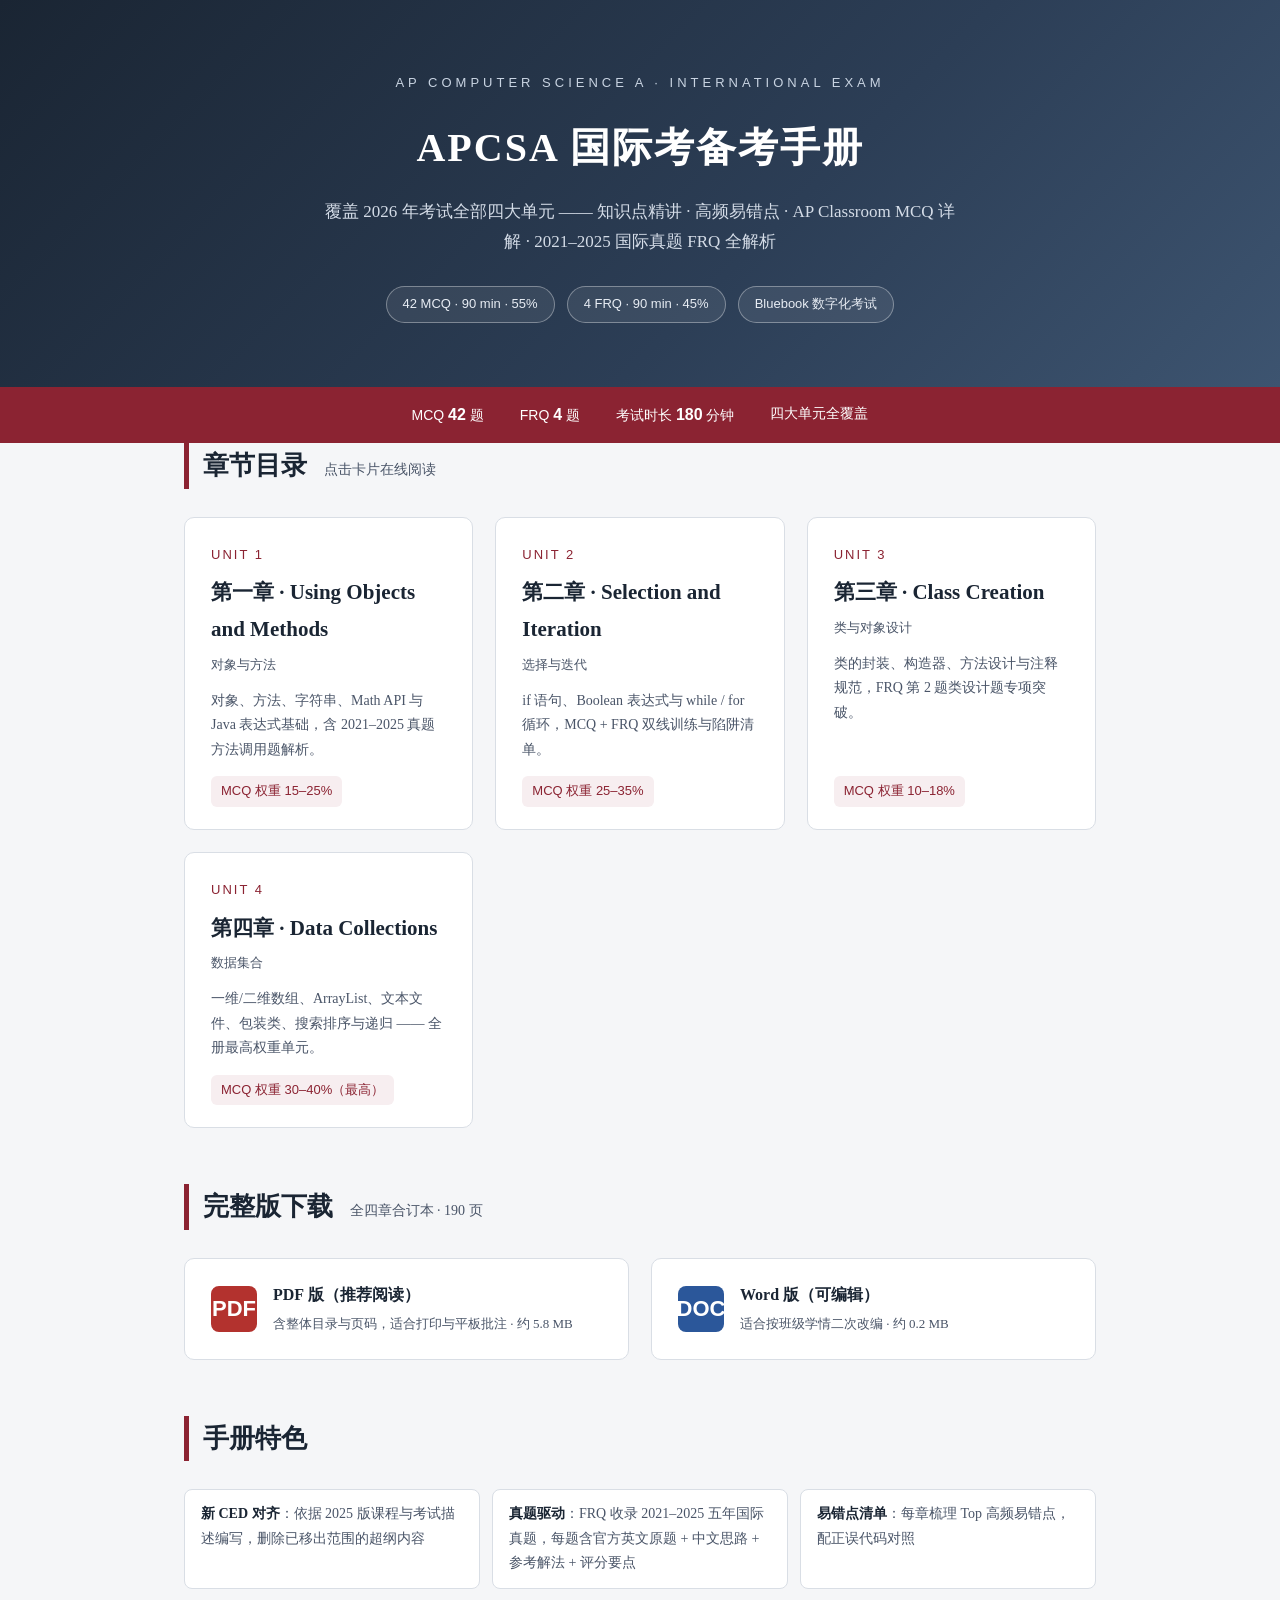
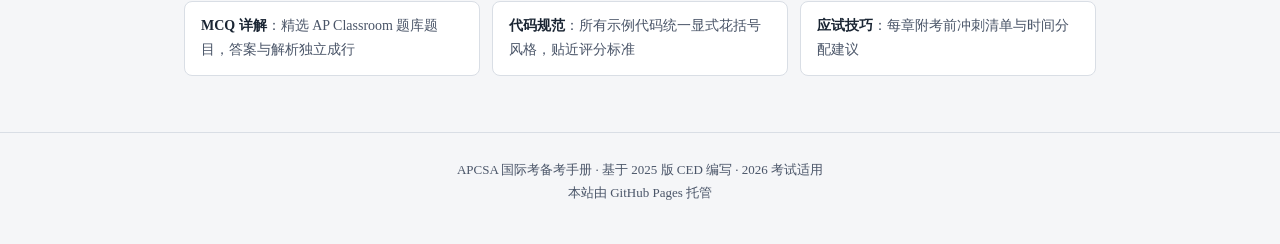
==== index.html @ 67f9cc80 "APCSA 国际考备考手册 v1.0：四章网页版 + 合订本 PDF/DOCX 下载" ====
<!DOCTYPE html>
<html lang="zh-CN">
<head>
<meta charset="UTF-8">
<meta name="viewport" content="width=device-width, initial-scale=1.0">
<title>APCSA 国际考备考手册</title>
<meta name="description" content="AP Computer Science A 国际考备考手册：覆盖 2026 考试全部四大单元，含知识点精讲、真题 MCQ/FRQ 详解与应试技巧。">
<style>
:root {
  --ink: #1a2533;
  --ink-soft: #4a5568;
  --accent: #8b2332;
  --accent-soft: #f7eef0;
  --line: #d9dee5;
  --bg: #f5f6f8;
  --card: #ffffff;
}
* { margin: 0; padding: 0; box-sizing: border-box; }
body {
  font-family: "Source Han Serif SC", "Noto Serif SC", "Songti SC", SimSun, Georgia, serif;
  background: var(--bg);
  color: var(--ink);
  line-height: 1.75;
}
.container { max-width: 960px; margin: 0 auto; padding: 0 24px; }

/* ---------- Hero ---------- */
.hero {
  background: linear-gradient(135deg, #1a2533 0%, #2c3e56 60%, #3d5470 100%);
  color: #fff;
  padding: 72px 0 64px;
  text-align: center;
}
.hero .kicker {
  font-family: "Helvetica Neue", Arial, sans-serif;
  font-size: 13px;
  letter-spacing: 4px;
  text-transform: uppercase;
  color: #c9d4e2;
  margin-bottom: 18px;
}
.hero h1 {
  font-size: 40px;
  font-weight: 700;
  letter-spacing: 2px;
  margin-bottom: 14px;
}
.hero .sub {
  font-size: 17px;
  color: #d4dce7;
  max-width: 640px;
  margin: 0 auto 30px;
}
.hero .badges {
  display: flex;
  gap: 12px;
  justify-content: center;
  flex-wrap: wrap;
}
.badge {
  font-family: "Helvetica Neue", Arial, sans-serif;
  font-size: 13px;
  padding: 6px 16px;
  border: 1px solid rgba(255,255,255,.35);
  border-radius: 999px;
  color: #e8edf4;
  background: rgba(255,255,255,.08);
}

/* ---------- Exam info strip ---------- */
.strip {
  background: var(--accent);
  color: #fff;
  padding: 14px 0;
  font-family: "Helvetica Neue", Arial, sans-serif;
  font-size: 14px;
}
.strip .container {
  display: flex;
  justify-content: center;
  gap: 36px;
  flex-wrap: wrap;
}
.strip b { font-size: 16px; }

/* ---------- Sections ---------- */
main { padding: 56px 0 24px; }
.section-title {
  font-size: 26px;
  font-weight: 700;
  border-left: 5px solid var(--accent);
  padding-left: 14px;
  margin-bottom: 28px;
}
.section-title small {
  font-size: 14px;
  color: var(--ink-soft);
  font-weight: 400;
  margin-left: 10px;
}

/* ---------- Chapter cards ---------- */
.grid {
  display: grid;
  grid-template-columns: repeat(auto-fit, minmax(280px, 1fr));
  gap: 22px;
}
.card {
  background: var(--card);
  border: 1px solid var(--line);
  border-radius: 10px;
  padding: 26px 26px 22px;
  text-decoration: none;
  color: var(--ink);
  display: flex;
  flex-direction: column;
  transition: transform .15s ease, box-shadow .15s ease;
}
.card:hover {
  transform: translateY(-4px);
  box-shadow: 0 10px 28px rgba(26,37,51,.12);
  border-color: var(--accent);
}
.card .no {
  font-family: "Helvetica Neue", Arial, sans-serif;
  font-size: 13px;
  letter-spacing: 2px;
  color: var(--accent);
  margin-bottom: 8px;
}
.card h2 { font-size: 21px; margin-bottom: 6px; }
.card .en {
  font-family: "Helvetica Neue", Arial, sans-serif;
  font-size: 13px;
  color: var(--ink-soft);
  margin-bottom: 12px;
}
.card p { font-size: 14px; color: var(--ink-soft); flex: 1; }
.card .weight {
  margin-top: 14px;
  font-family: "Helvetica Neue", Arial, sans-serif;
  font-size: 13px;
  color: var(--accent);
  background: var(--accent-soft);
  border-radius: 6px;
  padding: 4px 10px;
  align-self: flex-start;
}

/* ---------- Downloads ---------- */
.dl-row {
  display: flex;
  gap: 22px;
  flex-wrap: wrap;
  margin-bottom: 10px;
}
.dl {
  flex: 1;
  min-width: 260px;
  background: var(--card);
  border: 1px solid var(--line);
  border-radius: 10px;
  padding: 22px 26px;
  display: flex;
  align-items: center;
  gap: 16px;
  text-decoration: none;
  color: var(--ink);
  transition: border-color .15s ease, box-shadow .15s ease;
}
.dl:hover { border-color: var(--accent); box-shadow: 0 6px 18px rgba(26,37,51,.10); }
.dl .icon {
  width: 46px; height: 46px;
  border-radius: 8px;
  display: flex; align-items: center; justify-content: center;
  font-size: 22px;
  font-family: "Helvetica Neue", Arial, sans-serif;
  font-weight: 700;
  color: #fff;
}
.dl.pdf .icon { background: #b3322e; }
.dl.docx .icon { background: #2b579a; }
.dl b { display: block; font-size: 16px; }
.dl span { font-size: 13px; color: var(--ink-soft); }

/* ---------- Features ---------- */
.features {
  list-style: none;
  margin-top: 26px;
  display: grid;
  grid-template-columns: repeat(auto-fit, minmax(260px, 1fr));
  gap: 12px;
}
.features li {
  background: var(--card);
  border: 1px solid var(--line);
  border-radius: 8px;
  padding: 12px 16px;
  font-size: 14px;
  color: var(--ink-soft);
}
.features li b { color: var(--ink); }

/* ---------- Footer ---------- */
footer {
  border-top: 1px solid var(--line);
  margin-top: 56px;
  padding: 26px 0 40px;
  text-align: center;
  font-size: 13px;
  color: var(--ink-soft);
}
@media (max-width: 600px) {
  .hero h1 { font-size: 28px; }
  .strip .container { gap: 14px; }
}
</style>
</head>
<body>

<header class="hero">
  <div class="container">
    <div class="kicker">AP Computer Science A · International Exam</div>
    <h1>APCSA 国际考备考手册</h1>
    <p class="sub">覆盖 2026 年考试全部四大单元 —— 知识点精讲 · 高频易错点 · AP Classroom MCQ 详解 · 2021–2025 国际真题 FRQ 全解析</p>
    <div class="badges">
      <span class="badge">42 MCQ · 90 min · 55%</span>
      <span class="badge">4 FRQ · 90 min · 45%</span>
      <span class="badge">Bluebook 数字化考试</span>
    </div>
  </div>
</header>

<div class="strip">
  <div class="container">
    <span>MCQ <b>42</b> 题</span>
    <span>FRQ <b>4</b> 题</span>
    <span>考试时长 <b>180</b> 分钟</span>
    <span>四大单元全覆盖</span>
  </div>
</div>

<main class="container">

  <h2 class="section-title">章节目录 <small>点击卡片在线阅读</small></h2>
  <div class="grid">
    <a class="card" href="unit1.html">
      <div class="no">UNIT 1</div>
      <h2>第一章 · Using Objects and Methods</h2>
      <div class="en">对象与方法</div>
      <p>对象、方法、字符串、Math API 与 Java 表达式基础，含 2021–2025 真题方法调用题解析。</p>
      <div class="weight">MCQ 权重 15–25%</div>
    </a>
    <a class="card" href="unit2.html">
      <div class="no">UNIT 2</div>
      <h2>第二章 · Selection and Iteration</h2>
      <div class="en">选择与迭代</div>
      <p>if 语句、Boolean 表达式与 while / for 循环，MCQ + FRQ 双线训练与陷阱清单。</p>
      <div class="weight">MCQ 权重 25–35%</div>
    </a>
    <a class="card" href="unit3.html">
      <div class="no">UNIT 3</div>
      <h2>第三章 · Class Creation</h2>
      <div class="en">类与对象设计</div>
      <p>类的封装、构造器、方法设计与注释规范，FRQ 第 2 题类设计题专项突破。</p>
      <div class="weight">MCQ 权重 10–18%</div>
    </a>
    <a class="card" href="unit4.html">
      <div class="no">UNIT 4</div>
      <h2>第四章 · Data Collections</h2>
      <div class="en">数据集合</div>
      <p>一维/二维数组、ArrayList、文本文件、包装类、搜索排序与递归 —— 全册最高权重单元。</p>
      <div class="weight">MCQ 权重 30–40%（最高）</div>
    </a>
  </div>

  <h2 class="section-title" style="margin-top:56px;">完整版下载 <small>全四章合订本 · 190 页</small></h2>
  <div class="dl-row">
    <a class="dl pdf" href="downloads/APCSA-Handbook.pdf" download>
      <div class="icon">PDF</div>
      <div><b>PDF 版（推荐阅读）</b><span>含整体目录与页码，适合打印与平板批注 · 约 5.8 MB</span></div>
    </a>
    <a class="dl docx" href="downloads/APCSA-Handbook.docx" download>
      <div class="icon">DOC</div>
      <div><b>Word 版（可编辑）</b><span>适合按班级学情二次改编 · 约 0.2 MB</span></div>
    </a>
  </div>

  <h2 class="section-title" style="margin-top:56px;">手册特色</h2>
  <ul class="features">
    <li><b>新 CED 对齐</b>：依据 2025 版课程与考试描述编写，删除已移出范围的超纲内容</li>
    <li><b>真题驱动</b>：FRQ 收录 2021–2025 五年国际真题，每题含官方英文原题 + 中文思路 + 参考解法 + 评分要点</li>
    <li><b>易错点清单</b>：每章梳理 Top 高频易错点，配正误代码对照</li>
    <li><b>MCQ 详解</b>：精选 AP Classroom 题库题目，答案与解析独立成行</li>
    <li><b>代码规范</b>：所有示例代码统一显式花括号风格，贴近评分标准</li>
    <li><b>应试技巧</b>：每章附考前冲刺清单与时间分配建议</li>
  </ul>

</main>

<footer>
  <div class="container">
    APCSA 国际考备考手册 · 基于 2025 版 CED 编写 · 2026 考试适用<br>
    本站由 GitHub Pages 托管
  </div>
</footer>

</body>
</html>
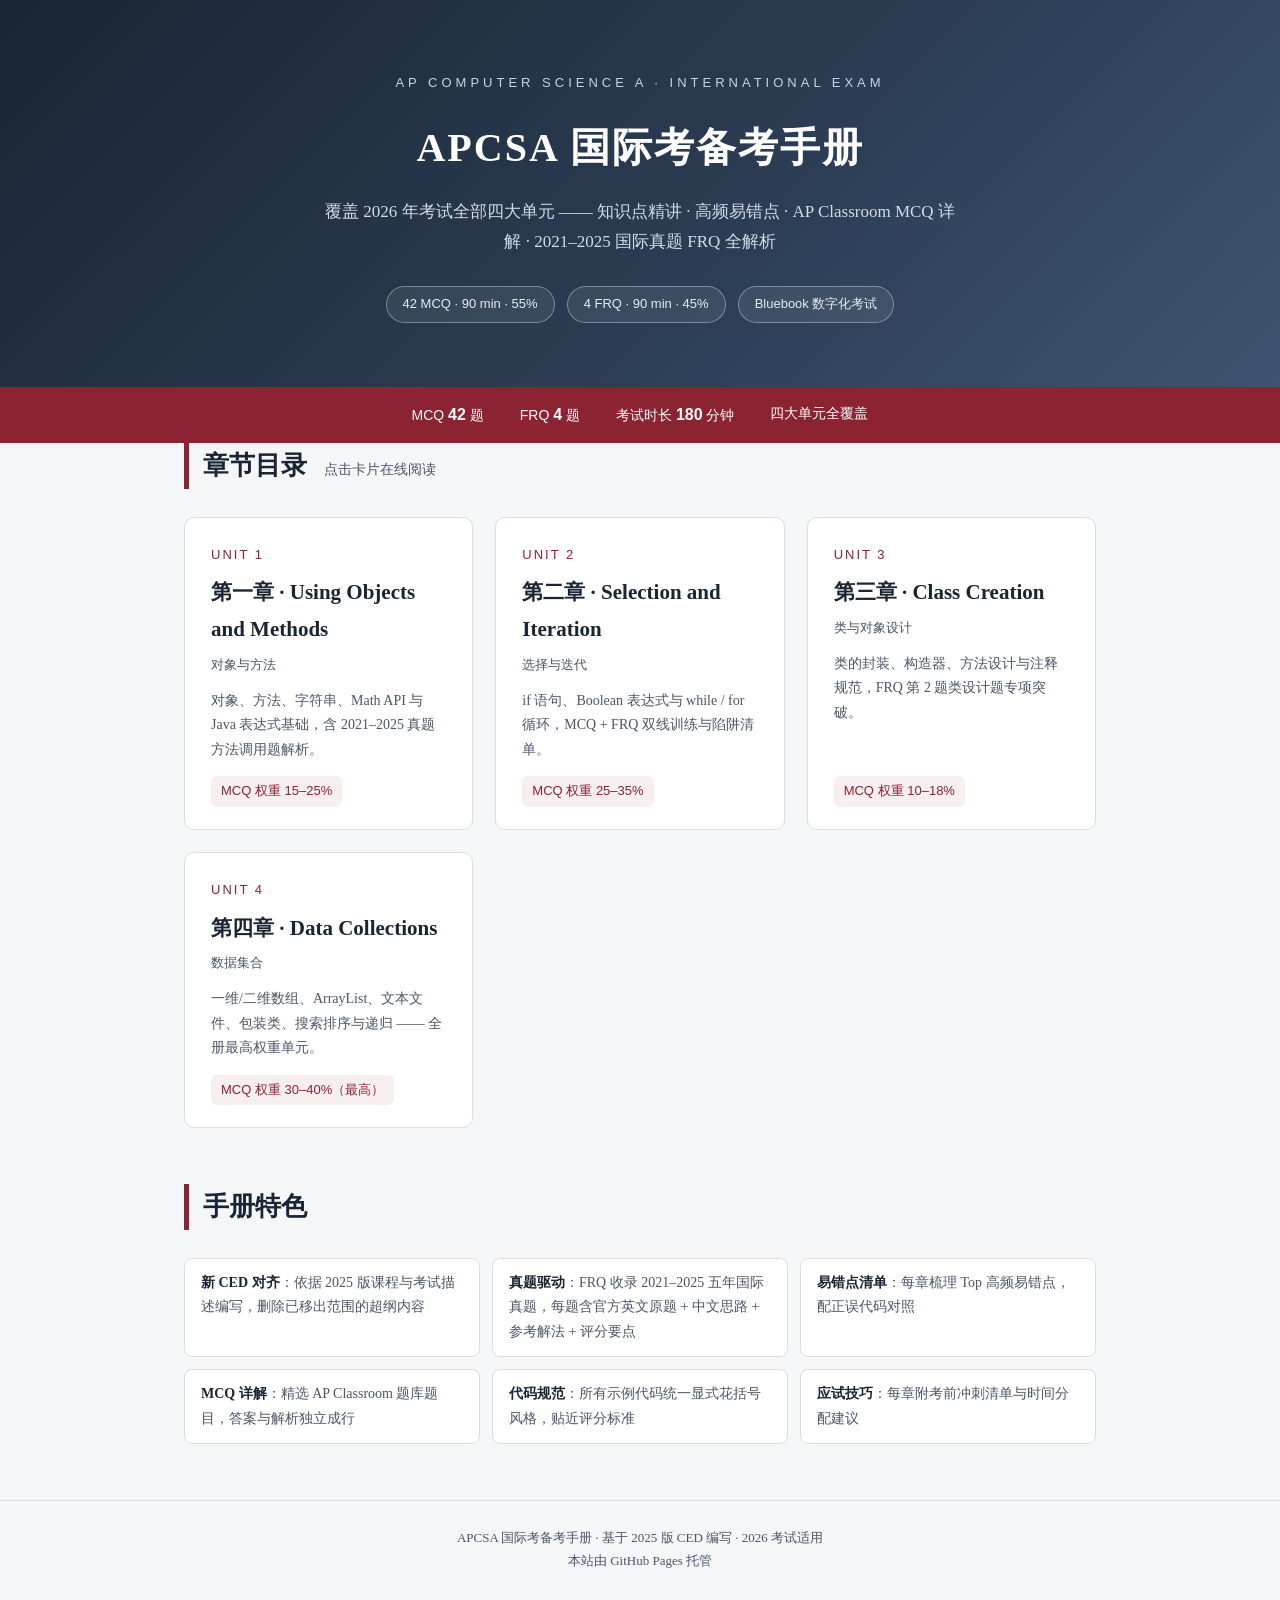
==== commit 7d6e4ae4: "移除 PDF/DOCX 下载：站点仅保留网页版四章内容" ====
--- a/index.html
+++ b/index.html
@@ -147,42 +147,6 @@
   align-self: flex-start;
 }
 
-/* ---------- Downloads ---------- */
-.dl-row {
-  display: flex;
-  gap: 22px;
-  flex-wrap: wrap;
-  margin-bottom: 10px;
-}
-.dl {
-  flex: 1;
-  min-width: 260px;
-  background: var(--card);
-  border: 1px solid var(--line);
-  border-radius: 10px;
-  padding: 22px 26px;
-  display: flex;
-  align-items: center;
-  gap: 16px;
-  text-decoration: none;
-  color: var(--ink);
-  transition: border-color .15s ease, box-shadow .15s ease;
-}
-.dl:hover { border-color: var(--accent); box-shadow: 0 6px 18px rgba(26,37,51,.10); }
-.dl .icon {
-  width: 46px; height: 46px;
-  border-radius: 8px;
-  display: flex; align-items: center; justify-content: center;
-  font-size: 22px;
-  font-family: "Helvetica Neue", Arial, sans-serif;
-  font-weight: 700;
-  color: #fff;
-}
-.dl.pdf .icon { background: #b3322e; }
-.dl.docx .icon { background: #2b579a; }
-.dl b { display: block; font-size: 16px; }
-.dl span { font-size: 13px; color: var(--ink-soft); }
-
 /* ---------- Features ---------- */
 .features {
   list-style: none;
@@ -274,18 +238,6 @@
     </a>
   </div>
 
-  <h2 class="section-title" style="margin-top:56px;">完整版下载 <small>全四章合订本 · 190 页</small></h2>
-  <div class="dl-row">
-    <a class="dl pdf" href="downloads/APCSA-Handbook.pdf" download>
-      <div class="icon">PDF</div>
-      <div><b>PDF 版（推荐阅读）</b><span>含整体目录与页码，适合打印与平板批注 · 约 5.8 MB</span></div>
-    </a>
-    <a class="dl docx" href="downloads/APCSA-Handbook.docx" download>
-      <div class="icon">DOC</div>
-      <div><b>Word 版（可编辑）</b><span>适合按班级学情二次改编 · 约 0.2 MB</span></div>
-    </a>
-  </div>
-
   <h2 class="section-title" style="margin-top:56px;">手册特色</h2>
   <ul class="features">
     <li><b>新 CED 对齐</b>：依据 2025 版课程与考试描述编写，删除已移出范围的超纲内容</li>
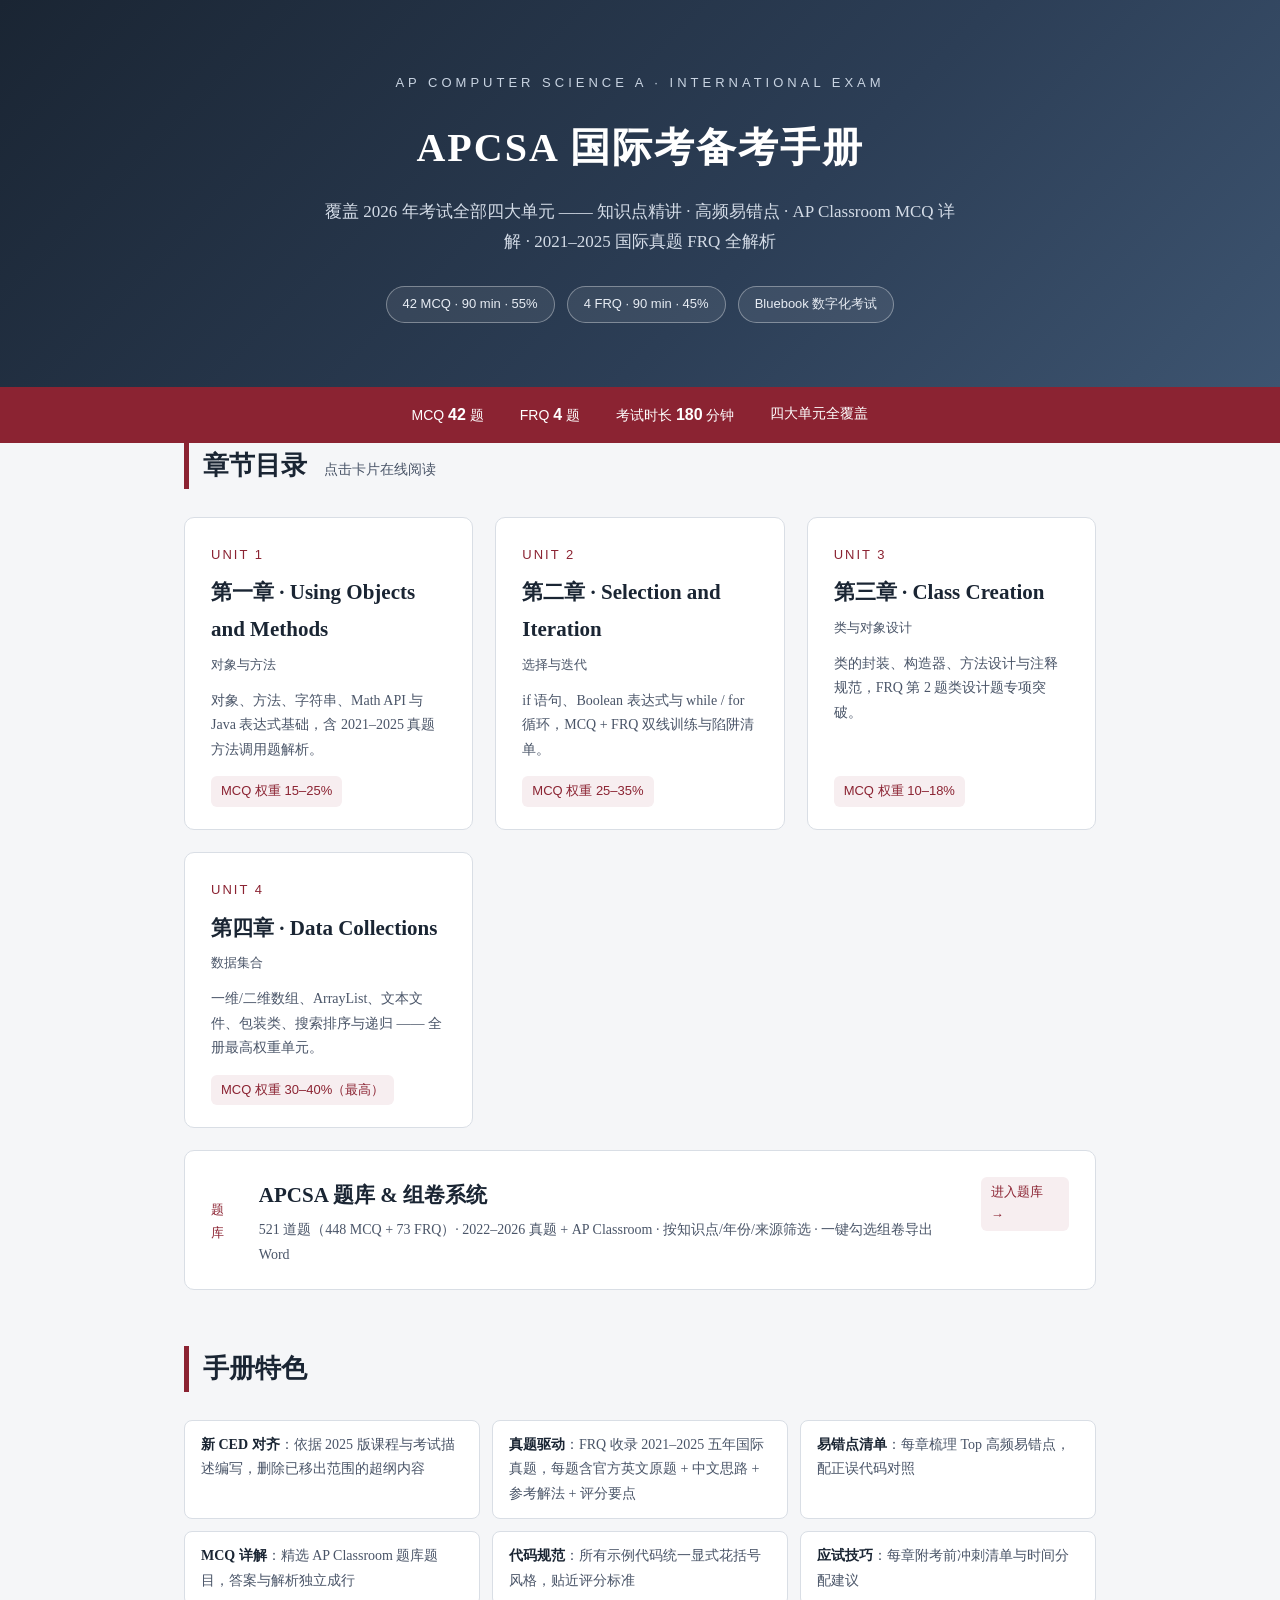
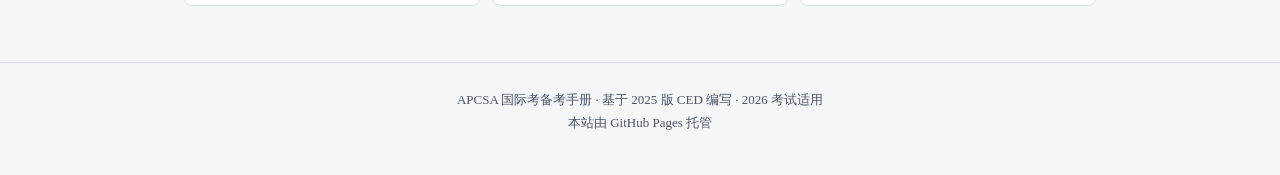
==== commit c877948e: "Add qbank: APCSA question bank site (521 questions, MCQ+FRQ, topic browsing, paper builder)" ====
--- a/index.html
+++ b/index.html
@@ -238,6 +238,15 @@
     </a>
   </div>
 
+  <a class="card" href="qbank/index.html" style="margin-top:22px; flex-direction:row; align-items:center; gap:18px;">
+    <div class="no" style="margin-bottom:0;">题库</div>
+    <div>
+      <h2 style="margin-bottom:4px;">APCSA 题库 &amp; 组卷系统</h2>
+      <p>521 道题（448 MCQ + 73 FRQ）· 2022–2026 真题 + AP Classroom · 按知识点/年份/来源筛选 · 一键勾选组卷导出 Word</p>
+    </div>
+    <div class="weight" style="margin:0 0 0 auto;">进入题库 →</div>
+  </a>
+
   <h2 class="section-title" style="margin-top:56px;">手册特色</h2>
   <ul class="features">
     <li><b>新 CED 对齐</b>：依据 2025 版课程与考试描述编写，删除已移出范围的超纲内容</li>
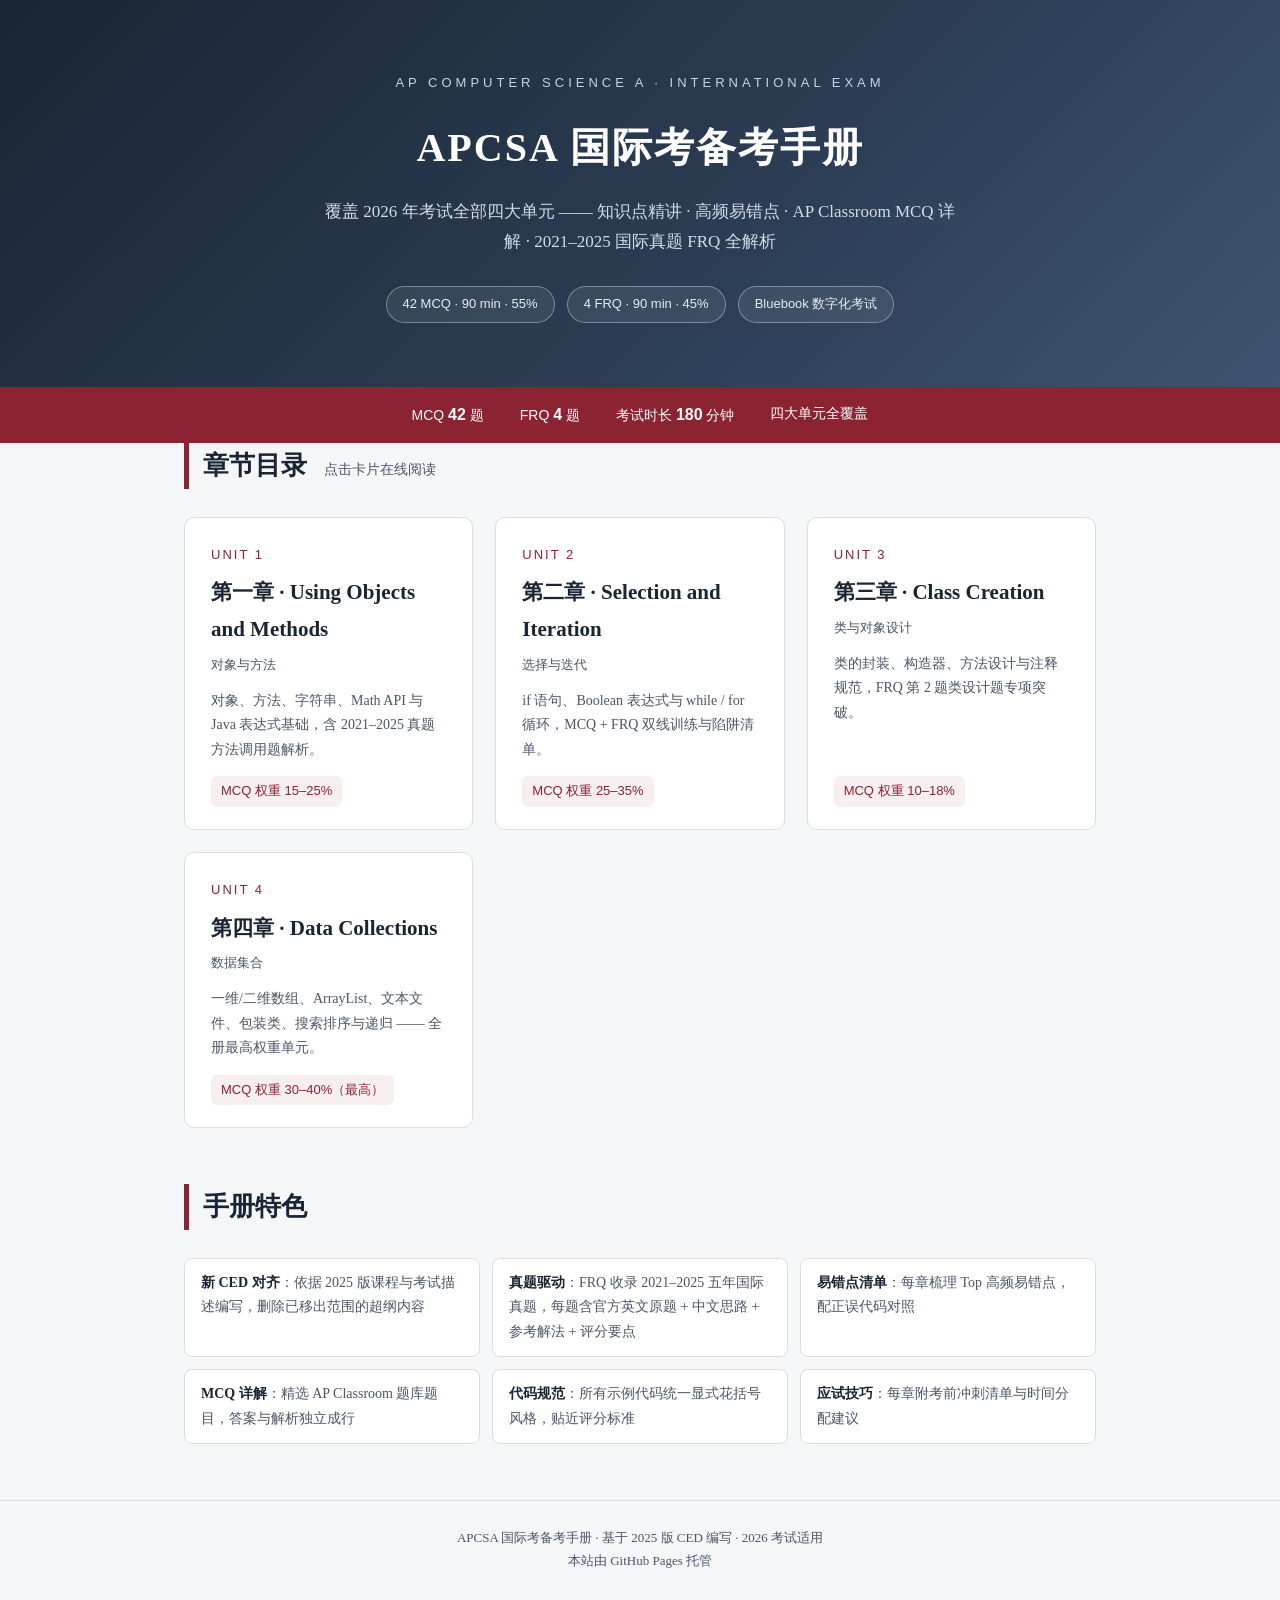
==== commit 541affd8: "首页移除 APCSA 题库&组卷系统入口链接" ====
--- a/index.html
+++ b/index.html
@@ -238,15 +238,6 @@
     </a>
   </div>
 
-  <a class="card" href="qbank/index.html" style="margin-top:22px; flex-direction:row; align-items:center; gap:18px;">
-    <div class="no" style="margin-bottom:0;">题库</div>
-    <div>
-      <h2 style="margin-bottom:4px;">APCSA 题库 &amp; 组卷系统</h2>
-      <p>521 道题（448 MCQ + 73 FRQ）· 2022–2026 真题 + AP Classroom · 按知识点/年份/来源筛选 · 一键勾选组卷导出 Word</p>
-    </div>
-    <div class="weight" style="margin:0 0 0 auto;">进入题库 →</div>
-  </a>
-
   <h2 class="section-title" style="margin-top:56px;">手册特色</h2>
   <ul class="features">
     <li><b>新 CED 对齐</b>：依据 2025 版课程与考试描述编写，删除已移出范围的超纲内容</li>
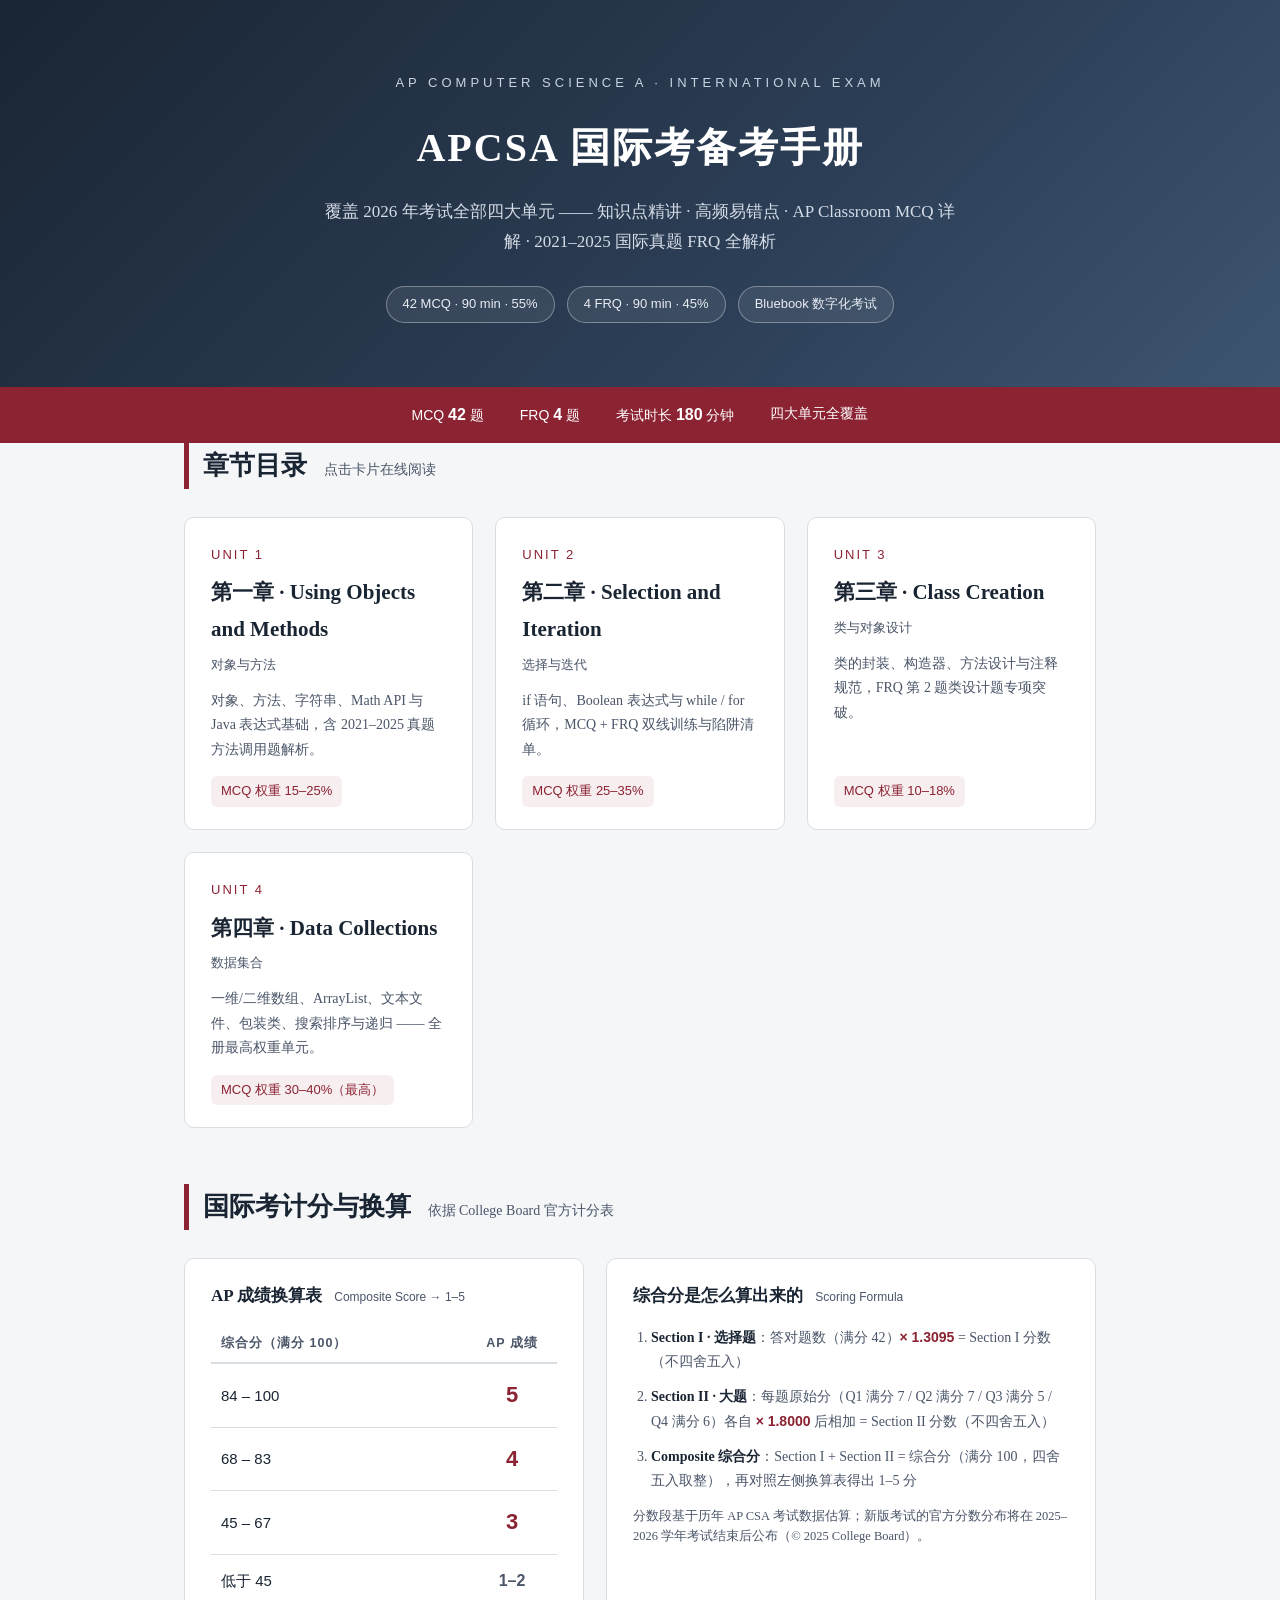
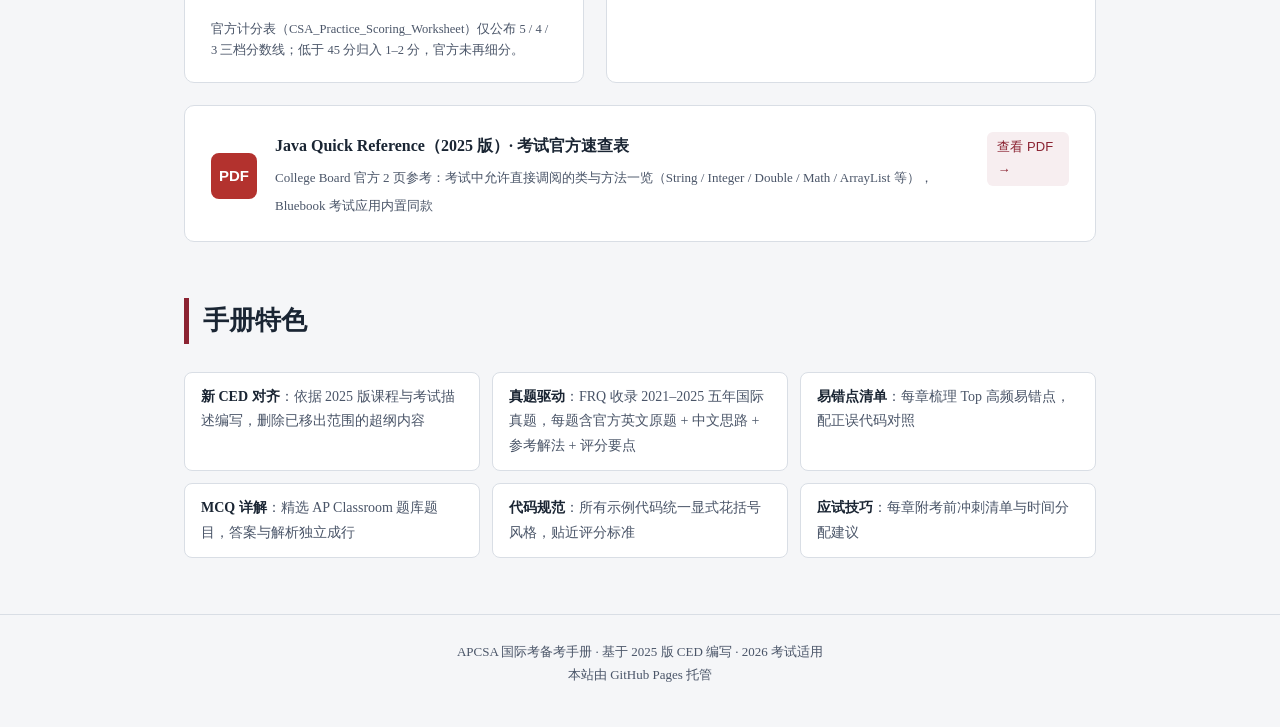
==== commit 5166700e: "首页新增国际考计分换算表（5/4/3 分数线 + 计分公式）与 2025 Java Quick Reference 官方速查表链接" ====
--- a/index.html
+++ b/index.html
@@ -145,6 +145,92 @@
   border-radius: 6px;
   padding: 4px 10px;
   align-self: flex-start;
+}
+
+/* ---------- Scoring & tools ---------- */
+.score-grid {
+  display: grid;
+  grid-template-columns: minmax(300px, 400px) 1fr;
+  gap: 22px;
+  align-items: stretch;
+}
+.panel {
+  background: var(--card);
+  border: 1px solid var(--line);
+  border-radius: 10px;
+  padding: 22px 26px;
+}
+.panel h3 { font-size: 17px; margin-bottom: 14px; }
+.panel h3 .en-tag {
+  font-family: "Helvetica Neue", Arial, sans-serif;
+  font-size: 12px;
+  color: var(--ink-soft);
+  font-weight: 400;
+  margin-left: 8px;
+}
+table.conv {
+  width: 100%;
+  border-collapse: collapse;
+  font-family: "Helvetica Neue", Arial, sans-serif;
+}
+table.conv th {
+  font-size: 12.5px;
+  letter-spacing: 1px;
+  color: var(--ink-soft);
+  text-align: left;
+  padding: 8px 10px;
+  border-bottom: 2px solid var(--line);
+}
+table.conv th:last-child { text-align: center; }
+table.conv td {
+  padding: 12px 10px;
+  border-bottom: 1px solid var(--line);
+  font-size: 15px;
+}
+table.conv tr:last-child td { border-bottom: none; }
+table.conv td.sc {
+  font-size: 22px;
+  font-weight: 700;
+  color: var(--accent);
+  text-align: center;
+  width: 90px;
+}
+table.conv td.sc.dim { color: var(--ink-soft); font-size: 16px; }
+.note {
+  margin-top: 12px;
+  font-size: 12.5px;
+  color: var(--ink-soft);
+  line-height: 1.65;
+}
+ol.steps {
+  margin: 0 0 4px 18px;
+  display: grid;
+  gap: 10px;
+  font-size: 14px;
+  color: var(--ink-soft);
+}
+ol.steps b { color: var(--ink); }
+ol.steps em {
+  font-style: normal;
+  font-family: "Helvetica Neue", Arial, sans-serif;
+  color: var(--accent);
+  font-weight: 600;
+}
+.card.qref { flex-direction: row; align-items: center; gap: 18px; }
+.card.qref .icon {
+  width: 46px; height: 46px;
+  border-radius: 8px;
+  background: #b3322e;
+  color: #fff;
+  display: flex; align-items: center; justify-content: center;
+  font-family: "Helvetica Neue", Arial, sans-serif;
+  font-weight: 700; font-size: 15px;
+  flex-shrink: 0;
+}
+.card.qref b { display: block; font-size: 16px; margin-bottom: 3px; }
+.card.qref span { font-size: 13px; color: var(--ink-soft); }
+@media (max-width: 820px) {
+  .score-grid { grid-template-columns: 1fr; }
 }
 
 /* ---------- Features ---------- */
@@ -238,6 +324,43 @@
     </a>
   </div>
 
+  <h2 class="section-title" style="margin-top:56px;">国际考计分与换算 <small>依据 College Board 官方计分表</small></h2>
+  <div class="score-grid">
+    <div class="panel">
+      <h3>AP 成绩换算表 <span class="en-tag">Composite Score → 1–5</span></h3>
+      <table class="conv">
+        <thead>
+          <tr><th>综合分（满分 100）</th><th>AP 成绩</th></tr>
+        </thead>
+        <tbody>
+          <tr><td>84 – 100</td><td class="sc">5</td></tr>
+          <tr><td>68 – 83</td><td class="sc">4</td></tr>
+          <tr><td>45 – 67</td><td class="sc">3</td></tr>
+          <tr><td>低于 45</td><td class="sc dim">1–2</td></tr>
+        </tbody>
+      </table>
+      <p class="note">官方计分表（CSA_Practice_Scoring_Worksheet）仅公布 5 / 4 / 3 三档分数线；低于 45 分归入 1–2 分，官方未再细分。</p>
+    </div>
+    <div class="panel">
+      <h3>综合分是怎么算出来的 <span class="en-tag">Scoring Formula</span></h3>
+      <ol class="steps">
+        <li><b>Section I · 选择题</b>：答对题数（满分 42）<em>× 1.3095</em> = Section I 分数（不四舍五入）</li>
+        <li><b>Section II · 大题</b>：每题原始分（Q1 满分 7 / Q2 满分 7 / Q3 满分 5 / Q4 满分 6）各自 <em>× 1.8000</em> 后相加 = Section II 分数（不四舍五入）</li>
+        <li><b>Composite 综合分</b>：Section I + Section II = 综合分（满分 100，四舍五入取整），再对照左侧换算表得出 1–5 分</li>
+      </ol>
+      <p class="note">分数段基于历年 AP CSA 考试数据估算；新版考试的官方分数分布将在 2025–2026 学年考试结束后公布（© 2025 College Board）。</p>
+    </div>
+  </div>
+
+  <a class="card qref" href="assets/ap-computer-science-a-java-quick-reference-2025.pdf" target="_blank" rel="noopener" style="margin-top:22px;">
+    <div class="icon">PDF</div>
+    <div>
+      <b>Java Quick Reference（2025 版）· 考试官方速查表</b>
+      <span>College Board 官方 2 页参考：考试中允许直接调阅的类与方法一览（String / Integer / Double / Math / ArrayList 等），Bluebook 考试应用内置同款</span>
+    </div>
+    <div class="weight" style="margin:0 0 0 auto;">查看 PDF →</div>
+  </a>
+
   <h2 class="section-title" style="margin-top:56px;">手册特色</h2>
   <ul class="features">
     <li><b>新 CED 对齐</b>：依据 2025 版课程与考试描述编写，删除已移出范围的超纲内容</li>
